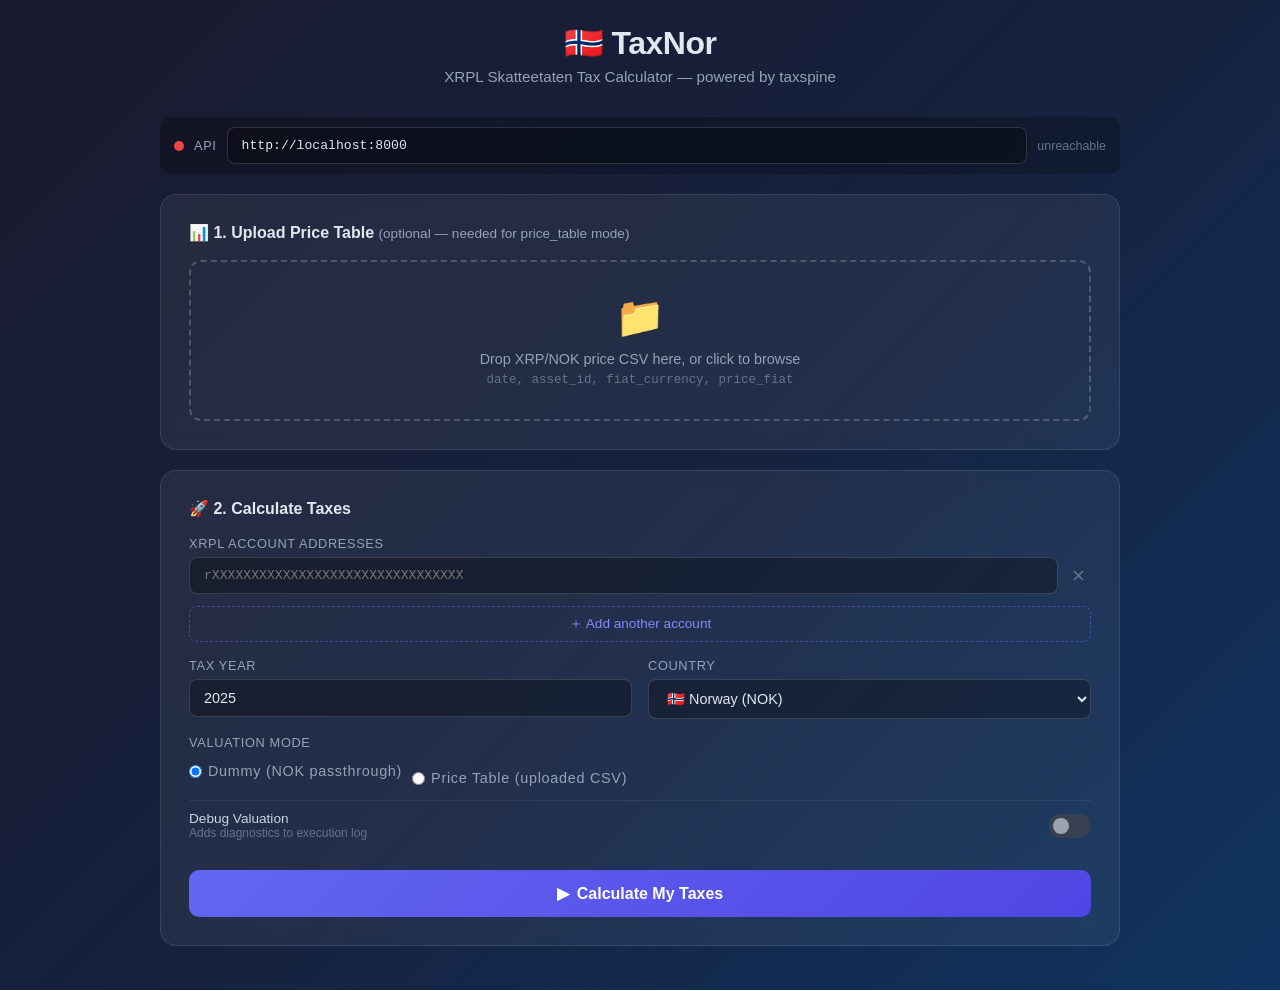
==== ui.html @ 4fc45b04 "fix: correct pipeline, Windows paths, CORS, new UI - config.py: Windows-compatible paths (C:\tmp\tax" ====
<!DOCTYPE html>
<html lang="en">
<head>
  <meta charset="UTF-8">
  <meta name="viewport" content="width=device-width, initial-scale=1.0">
  <title>🇳🇴 TaxNor — XRPL Skatteetaten Calculator</title>
  <style>
    *, *::before, *::after { box-sizing: border-box; margin: 0; padding: 0; }

    body {
      font-family: -apple-system, BlinkMacSystemFont, 'Segoe UI', Roboto, sans-serif;
      background: linear-gradient(135deg, #1a1a2e 0%, #16213e 50%, #0f3460 100%);
      min-height: 100vh;
      color: #e2e8f0;
      padding: 24px 16px;
    }

    /* ── Layout ── */
    .page { max-width: 960px; margin: 0 auto; }

    .header {
      text-align: center;
      margin-bottom: 32px;
    }
    .header h1 { font-size: 2rem; font-weight: 700; letter-spacing: -0.5px; }
    .header p  { color: #94a3b8; margin-top: 6px; font-size: 0.95rem; }

    .card {
      background: rgba(255,255,255,0.06);
      backdrop-filter: blur(8px);
      border: 1px solid rgba(255,255,255,0.1);
      border-radius: 16px;
      padding: 28px;
      margin-bottom: 20px;
    }
    .card h3 {
      font-size: 1rem;
      font-weight: 600;
      margin-bottom: 18px;
      color: #e2e8f0;
    }

    /* ── Form elements ── */
    label {
      display: block;
      font-size: 0.8rem;
      font-weight: 500;
      color: #94a3b8;
      margin-bottom: 6px;
      margin-top: 14px;
      text-transform: uppercase;
      letter-spacing: 0.05em;
    }
    label:first-child { margin-top: 0; }

    input[type="text"],
    input[type="number"],
    select {
      width: 100%;
      padding: 10px 14px;
      background: rgba(0,0,0,0.3);
      border: 1px solid rgba(255,255,255,0.15);
      border-radius: 8px;
      color: #e2e8f0;
      font-size: 0.9rem;
      font-family: inherit;
      transition: border-color 0.2s;
    }
    input[type="text"]:focus,
    input[type="number"]:focus,
    select:focus {
      outline: none;
      border-color: #6366f1;
    }
    input.mono { font-family: 'Consolas', 'Monaco', monospace; font-size: 0.82rem; }

    /* ── Grid helpers ── */
    .grid-2 { display: grid; grid-template-columns: 1fr 1fr; gap: 16px; }
    @media (max-width: 600px) { .grid-2 { grid-template-columns: 1fr; } }

    /* ── Wallets ── */
    .wallet-row { display: flex; gap: 8px; align-items: center; margin-bottom: 8px; }
    .wallet-row input { flex: 1; }
    .remove-btn {
      background: none; border: none; color: #64748b;
      font-size: 1.4rem; cursor: pointer; padding: 2px 6px;
      border-radius: 6px; transition: color 0.15s;
      flex-shrink: 0;
    }
    .remove-btn:hover { color: #f87171; }
    .add-wallet-btn {
      background: none; border: 1px dashed rgba(99,102,241,0.5);
      color: #818cf8; padding: 8px 14px; border-radius: 8px;
      font-size: 0.85rem; cursor: pointer; width: 100%;
      transition: all 0.15s; margin-top: 4px;
    }
    .add-wallet-btn:hover { border-color: #818cf8; background: rgba(99,102,241,0.1); }

    /* ── Upload zone ── */
    .upload-zone {
      border: 2px dashed rgba(255,255,255,0.2);
      border-radius: 12px;
      padding: 32px;
      text-align: center;
      cursor: pointer;
      transition: all 0.2s;
    }
    .upload-zone:hover, .upload-zone.dragover {
      border-color: #6366f1;
      background: rgba(99,102,241,0.08);
    }
    .upload-zone .icon { font-size: 2.5rem; margin-bottom: 10px; }
    .upload-zone p { color: #94a3b8; font-size: 0.9rem; }
    .upload-zone small { color: #64748b; font-size: 0.78rem; display: block; margin-top: 6px; font-family: monospace; }

    /* ── Toggle ── */
    .toggle-row {
      display: flex; align-items: center; justify-content: space-between;
      padding: 10px 0; border-top: 1px solid rgba(255,255,255,0.07);
      margin-top: 8px;
    }
    .toggle-label { font-size: 0.85rem; color: #cbd5e1; }
    .toggle-sub   { font-size: 0.75rem; color: #64748b; }
    .toggle-btn {
      position: relative; width: 42px; height: 24px;
      background: #374151; border: none; border-radius: 12px;
      cursor: pointer; transition: background 0.2s; flex-shrink: 0;
    }
    .toggle-btn.on { background: #6366f1; }
    .toggle-knob {
      position: absolute; top: 4px; left: 4px;
      width: 16px; height: 16px; border-radius: 50%;
      background: #9ca3af; transition: transform 0.2s, background 0.2s;
    }
    .toggle-btn.on .toggle-knob { transform: translateX(18px); background: #fff; }

    /* ── Buttons ── */
    .btn-primary {
      width: 100%; padding: 14px;
      background: linear-gradient(135deg, #6366f1, #4f46e5);
      color: white; border: none; border-radius: 10px;
      font-size: 1rem; font-weight: 600; cursor: pointer;
      transition: all 0.2s; margin-top: 20px;
      display: flex; align-items: center; justify-content: center; gap: 8px;
    }
    .btn-primary:hover:not(:disabled) { filter: brightness(1.1); transform: translateY(-1px); }
    .btn-primary:disabled { opacity: 0.5; cursor: not-allowed; transform: none; }

    /* ── Status banners ── */
    .banner {
      border-radius: 10px; padding: 12px 16px;
      font-size: 0.88rem; margin-top: 14px; display: none;
    }
    .banner.show { display: block; }
    .banner.success { background: rgba(34,197,94,0.15); border: 1px solid rgba(34,197,94,0.3); color: #86efac; }
    .banner.error   { background: rgba(239,68,68,0.15);  border: 1px solid rgba(239,68,68,0.3);  color: #fca5a5; }
    .banner.info    { background: rgba(99,102,241,0.15); border: 1px solid rgba(99,102,241,0.3); color: #a5b4fc; }

    /* ── API config bar ── */
    .api-bar {
      display: flex; align-items: center; gap: 10px;
      background: rgba(0,0,0,0.25); border-radius: 10px;
      padding: 10px 14px; margin-bottom: 20px; flex-wrap: wrap;
    }
    .api-bar label { margin: 0; text-transform: none; font-size: 0.8rem; white-space: nowrap; }
    .api-bar input { flex: 1; min-width: 200px; margin: 0; }
    .health-dot { width: 10px; height: 10px; border-radius: 50%; background: #374151; flex-shrink: 0; }
    .health-dot.ok  { background: #22c55e; }
    .health-dot.err { background: #ef4444; }

    /* ── Download buttons ── */
    .download-row {
      display: flex; gap: 12px; flex-wrap: wrap; margin-top: 16px;
    }
    .dl-btn {
      display: inline-flex; align-items: center; gap: 6px;
      padding: 10px 18px; border-radius: 8px;
      font-size: 0.88rem; font-weight: 500; cursor: pointer;
      border: none; text-decoration: none; transition: all 0.15s;
    }
    .dl-report { background: linear-gradient(135deg, #6366f1, #4f46e5); color: white; }
    .dl-log    { background: rgba(255,255,255,0.1); color: #cbd5e1; border: 1px solid rgba(255,255,255,0.15); }
    .dl-btn:hover { filter: brightness(1.15); transform: translateY(-1px); }

    /* ── Report embed ── */
    #report-frame-wrap {
      margin-top: 20px;
      border-radius: 12px;
      overflow: hidden;
      border: 1px solid rgba(255,255,255,0.1);
      display: none;
    }
    #report-frame-wrap.show { display: block; }
    #report-frame {
      width: 100%; border: none;
      background: white;
      min-height: 500px;
    }

    /* ── Progress ── */
    .progress-ring {
      width: 36px; height: 36px;
      animation: spin 1.2s linear infinite;
      flex-shrink: 0;
    }
    @keyframes spin { to { transform: rotate(360deg); } }
    .job-status-row {
      display: flex; align-items: center; gap: 14px;
      padding: 14px; background: rgba(0,0,0,0.2);
      border-radius: 10px; margin-top: 14px;
    }
    .job-status-text { font-size: 0.9rem; }
    .job-status-text .label { font-weight: 600; }
    .job-status-text .sub   { color: #94a3b8; font-size: 0.8rem; margin-top: 2px; font-family: monospace; }
  </style>
</head>
<body>
<div class="page">

  <!-- Header -->
  <div class="header">
    <h1>🇳🇴 TaxNor</h1>
    <p>XRPL Skatteetaten Tax Calculator — powered by taxspine</p>
  </div>

  <!-- API config bar -->
  <div class="api-bar">
    <div class="health-dot" id="health-dot" title="API health"></div>
    <label>API</label>
    <input type="text" id="api-url" class="mono"
           value="http://localhost:8000" placeholder="http://localhost:8000"
           oninput="onApiUrlChange()">
    <small id="health-txt" style="color:#64748b;font-size:0.78rem;">checking…</small>
  </div>

  <!-- ── Card 1: Price CSV ── -->
  <div class="card">
    <h3>📊 1. Upload Price Table <span style="font-weight:400;font-size:0.85rem;color:#94a3b8;">(optional — needed for price_table mode)</span></h3>

    <div class="upload-zone" id="drop-zone"
         onclick="document.getElementById('csv-file').click()"
         ondrop="onDrop(event)" ondragover="onDragOver(event)" ondragleave="onDragLeave(event)">
      <div class="icon" id="drop-icon">📁</div>
      <p>Drop XRP/NOK price CSV here, or click to browse</p>
      <small>date, asset_id, fiat_currency, price_fiat</small>
      <input type="file" id="csv-file" accept=".csv" style="display:none" onchange="onFileChosen(event)">
    </div>

    <div class="banner" id="upload-banner"></div>
  </div>

  <!-- ── Card 2: Run ── -->
  <div class="card">
    <h3>🚀 2. Calculate Taxes</h3>

    <!-- XRPL Accounts -->
    <label>XRPL Account Addresses</label>
    <div id="wallets-list"></div>
    <button class="add-wallet-btn" type="button" onclick="addWallet()">＋ Add another account</button>

    <div class="grid-2" style="margin-top:16px;">
      <div>
        <label>Tax Year</label>
        <input type="number" id="tax-year" value="2025" min="2015" max="2035">
      </div>
      <div>
        <label>Country</label>
        <select id="country">
          <option value="norway">🇳🇴 Norway (NOK)</option>
          <option value="uk">🇬🇧 United Kingdom (GBP)</option>
        </select>
      </div>
    </div>

    <label style="margin-top:16px;">Valuation Mode</label>
    <div style="display:flex;gap:10px;flex-wrap:wrap;">
      <label style="text-transform:none;font-size:0.9rem;display:flex;align-items:center;gap:6px;cursor:pointer;font-weight:400;">
        <input type="radio" name="val_mode" value="dummy" checked> Dummy (NOK passthrough)
      </label>
      <label style="text-transform:none;font-size:0.9rem;display:flex;align-items:center;gap:6px;cursor:pointer;font-weight:400;">
        <input type="radio" name="val_mode" value="price_table"> Price Table (uploaded CSV)
      </label>
    </div>

    <!-- Debug toggle -->
    <div class="toggle-row">
      <div>
        <div class="toggle-label">Debug Valuation</div>
        <div class="toggle-sub">Adds diagnostics to execution log</div>
      </div>
      <button class="toggle-btn" id="debug-btn" type="button" onclick="toggleDebug()" aria-pressed="false">
        <span class="toggle-knob"></span>
      </button>
    </div>

    <!-- Form error -->
    <div class="banner error" id="form-error"></div>

    <button class="btn-primary" id="run-btn" type="button" onclick="runPipeline()">
      <span id="run-icon">▶</span>
      <span id="run-label">Calculate My Taxes</span>
    </button>
  </div>

  <!-- ── Card 3: Job status + results ── -->
  <div class="card" id="results-card" style="display:none;">
    <h3>📋 Job Status</h3>

    <div class="job-status-row" id="status-row">
      <svg class="progress-ring" id="status-spinner" viewBox="0 0 36 36">
        <circle cx="18" cy="18" r="14" fill="none" stroke="#374151" stroke-width="4"/>
        <circle cx="18" cy="18" r="14" fill="none" stroke="#6366f1" stroke-width="4"
                stroke-dasharray="30 58" stroke-linecap="round"/>
      </svg>
      <div class="job-status-text">
        <div class="label" id="status-label">Starting…</div>
        <div class="sub" id="status-sub"></div>
      </div>
    </div>

    <!-- Downloads (shown when complete) -->
    <div id="downloads" style="display:none;">
      <div class="download-row" id="dl-row"></div>
      <div id="report-frame-wrap">
        <iframe id="report-frame" title="Tax Report"></iframe>
      </div>
    </div>
  </div>

</div><!-- .page -->

<script>
'use strict';

// ── State ─────────────────────────────────────────────────────────────────────
let _uploadedCsvPath = null;   // path returned by /uploads/csv
let _debug = false;
let _pollTimer = null;
let _currentJobId = null;

// ── API helpers ───────────────────────────────────────────────────────────────

function apiBase() {
  return (document.getElementById('api-url').value || 'http://localhost:8000').replace(/\/$/, '');
}

async function apiFetch(method, path, body) {
  const url = apiBase() + path;
  const opts = { method, headers: { 'Content-Type': 'application/json' } };
  if (body !== undefined && body !== null) opts.body = JSON.stringify(body);
  const res = await fetch(url, opts);
  if (!res.ok) {
    let msg = `${res.status} ${res.statusText}`;
    try { const j = await res.json(); msg = j.detail || j.message || msg; } catch {}
    throw new Error(msg);
  }
  return res.json();
}

async function apiUpload(file) {
  const fd = new FormData();
  fd.append('file', file);
  const res = await fetch(apiBase() + '/uploads/csv', { method: 'POST', body: fd });
  if (!res.ok) {
    let msg = `${res.status} ${res.statusText}`;
    try { const j = await res.json(); msg = j.detail || j.message || msg; } catch {}
    throw new Error(msg);
  }
  return res.json();
}

// ── Health check ──────────────────────────────────────────────────────────────
async function checkHealth() {
  const dot = document.getElementById('health-dot');
  const txt = document.getElementById('health-txt');
  try {
    const d = await apiFetch('GET', '/health');
    dot.className = 'health-dot ok';
    txt.textContent = d.status ?? 'ok';
  } catch {
    dot.className = 'health-dot err';
    txt.textContent = 'unreachable';
  }
}

function onApiUrlChange() {
  clearTimeout(window._healthTimer);
  window._healthTimer = setTimeout(checkHealth, 600);
}

// ── CSV Upload ────────────────────────────────────────────────────────────────
function onDragOver(e) { e.preventDefault(); document.getElementById('drop-zone').classList.add('dragover'); }
function onDragLeave()  { document.getElementById('drop-zone').classList.remove('dragover'); }
function onDrop(e)      { e.preventDefault(); onDragLeave(); handleFile(e.dataTransfer?.files?.[0]); }
function onFileChosen(e){ handleFile(e.target.files?.[0]); e.target.value = ''; }

async function handleFile(file) {
  if (!file) return;
  const banner = document.getElementById('upload-banner');
  showBanner(banner, 'info', `⏳ Uploading ${file.name}…`);
  document.getElementById('drop-icon').textContent = '⏳';

  try {
    const data = await apiUpload(file);
    _uploadedCsvPath = data.path;
    showBanner(banner, 'success', `✓ Uploaded: ${_uploadedCsvPath}`);
    document.getElementById('drop-icon').textContent = '✅';
  } catch (err) {
    showBanner(banner, 'error', `✗ Upload failed: ${err.message}`);
    document.getElementById('drop-icon').textContent = '📁';
  }
}

// ── Wallet rows ───────────────────────────────────────────────────────────────
function addWallet(value = '') {
  const list = document.getElementById('wallets-list');
  const row  = document.createElement('div');
  row.className = 'wallet-row';
  row.innerHTML = `
    <input type="text" class="wallet-input mono"
           value="${escHtml(value)}"
           placeholder="rXXXXXXXXXXXXXXXXXXXXXXXXXXXXXXXX"
           spellcheck="false" autocomplete="off">
    <button type="button" class="remove-btn" onclick="removeWallet(this)" title="Remove">×</button>
  `;
  list.appendChild(row);
}

function removeWallet(btn) {
  const list = document.getElementById('wallets-list');
  if (list.children.length <= 1) {
    list.querySelector('.wallet-input').value = '';
    return;
  }
  btn.closest('.wallet-row').remove();
}

// ── Debug toggle ──────────────────────────────────────────────────────────────
function toggleDebug() {
  _debug = !_debug;
  const btn = document.getElementById('debug-btn');
  btn.classList.toggle('on', _debug);
  btn.setAttribute('aria-pressed', _debug);
}

// ── Form validation + submission ──────────────────────────────────────────────
async function runPipeline() {
  const errBanner = document.getElementById('form-error');
  errBanner.classList.remove('show');

  const wallets = Array.from(document.querySelectorAll('.wallet-input'))
                       .map(i => i.value.trim()).filter(Boolean);
  if (wallets.length === 0) return showBanner(errBanner, 'error', 'Add at least one XRPL account address.');

  const valMode = document.querySelector('input[name="val_mode"]:checked')?.value ?? 'dummy';
  if (valMode === 'price_table' && !_uploadedCsvPath) {
    return showBanner(errBanner, 'error', 'Price Table mode requires uploading a CSV first (step 1).');
  }

  setRunState(true, '⟳ Creating job…');

  try {
    const payload = {
      xrpl_accounts:   wallets,
      tax_year:        parseInt(document.getElementById('tax-year').value, 10),
      country:         document.getElementById('country').value,
      valuation_mode:  valMode,
      debug_valuation: _debug,
    };
    if (valMode === 'price_table' && _uploadedCsvPath) {
      payload.csv_prices_path = _uploadedCsvPath;
    }

    // Create job
    const job = await apiFetch('POST', '/jobs', payload);
    _currentJobId = job.id;

    // Show status card
    showResults(true);
    updateStatus('starting', `Job ${job.id}`);

    // Start job
    setRunState(true, '⟳ Starting pipeline…');
    await apiFetch('POST', `/jobs/${job.id}/start`, null);

    // Begin polling
    startPolling(job.id);

  } catch (err) {
    showBanner(errBanner, 'error', err.message);
    showResults(false);
  } finally {
    setRunState(false, '▶ Calculate My Taxes');
  }
}

function setRunState(loading, label) {
  const btn = document.getElementById('run-btn');
  btn.disabled = loading;
  document.getElementById('run-label').textContent = loading
    ? label.replace(/^[▶⟳]\s*/, '')
    : 'Calculate My Taxes';
  document.getElementById('run-icon').textContent = loading ? '⟳' : '▶';
}

// ── Polling ───────────────────────────────────────────────────────────────────
function startPolling(jobId) {
  stopPolling();
  _pollTimer = setInterval(() => pollJob(jobId), 2500);
}

function stopPolling() {
  if (_pollTimer) { clearInterval(_pollTimer); _pollTimer = null; }
}

async function pollJob(jobId) {
  try {
    const job = await apiFetch('GET', `/jobs/${jobId}`);
    const status = (job.status || '').toLowerCase();

    updateStatus(status, `Job ${jobId}`);

    if (status === 'completed') {
      stopPolling();
      await loadResults(jobId);
    } else if (status === 'failed') {
      stopPolling();
      const errMsg = job.output?.error_message || 'Pipeline failed — check log';
      updateStatus('failed', `${jobId} — ${errMsg}`);
      // Still try to show log download
      await loadResults(jobId, true);
    }
  } catch (err) {
    console.warn('Poll error:', err.message);
  }
}

async function loadResults(jobId, failedJob = false) {
  try {
    const files = await apiFetch('GET', `/jobs/${jobId}/files`);
    // files is a dict: { "report": "/path/...", "log": "/path/..." }
    const dlRow  = document.getElementById('dl-row');
    const dlArea = document.getElementById('downloads');
    dlRow.innerHTML = '';

    const kindLabels = {
      report:  { icon: '📊', label: 'Tax Report (HTML)', cls: 'dl-report' },
      gains:   { icon: '📈', label: 'gains.csv',          cls: 'dl-log' },
      wealth:  { icon: '💰', label: 'wealth.csv',          cls: 'dl-log' },
      summary: { icon: '📋', label: 'summary.json',        cls: 'dl-log' },
      log:     { icon: '🪵', label: 'Execution Log',       cls: 'dl-log' },
    };

    let hasReport = false;

    Object.entries(files).forEach(([kind, _path]) => {
      const meta = kindLabels[kind] || { icon: '📄', label: kind, cls: 'dl-log' };
      const btn  = document.createElement('button');
      btn.className = `dl-btn ${meta.cls}`;
      btn.innerHTML = `${meta.icon} ${meta.label}`;
      btn.onclick = () => downloadKind(jobId, kind, meta.label);
      dlRow.appendChild(btn);
      if (kind === 'report') hasReport = true;
    });

    dlArea.style.display = 'block';

    // Embed the HTML report in an iframe
    if (hasReport && !failedJob) {
      const frameWrap = document.getElementById('report-frame-wrap');
      const frame     = document.getElementById('report-frame');
      const reportUrl = `${apiBase()}/jobs/${jobId}/files/report`;
      frame.src = reportUrl;
      frameWrap.classList.add('show');

      // Auto-resize iframe to content height after load
      frame.onload = () => {
        try {
          frame.style.height = Math.max(400, frame.contentWindow.document.body.scrollHeight + 32) + 'px';
        } catch { frame.style.height = '600px'; }
      };
    }
  } catch (err) {
    console.warn('Could not load file list:', err.message);
  }
}

async function downloadKind(jobId, kind, label) {
  try {
    const url = `${apiBase()}/jobs/${jobId}/files/${kind}`;
    const a   = document.createElement('a');
    a.href    = url;
    a.download = label; // browser will use server Content-Disposition
    a.target   = '_blank';
    document.body.appendChild(a);
    a.click();
    document.body.removeChild(a);
  } catch (err) {
    alert(`Download failed: ${err.message}`);
  }
}

// ── UI helpers ────────────────────────────────────────────────────────────────
function showResults(show) {
  document.getElementById('results-card').style.display = show ? '' : 'none';
}

const STATUS_LABELS = {
  pending:   '⏳ Pending',
  starting:  '⏳ Starting…',
  running:   '⚙ Running pipeline…',
  completed: '✅ Complete!',
  failed:    '❌ Failed',
};

function updateStatus(status, sub) {
  document.getElementById('status-label').textContent = STATUS_LABELS[status] ?? status;
  document.getElementById('status-sub').textContent   = sub || '';

  const spinner = document.getElementById('status-spinner');
  const running = status === 'running' || status === 'starting' || status === 'pending';
  spinner.style.display = running ? '' : 'none';
}

function showBanner(el, type, msg) {
  el.className = `banner ${type} show`;
  el.textContent = msg;
}

function escHtml(s) {
  return String(s).replace(/&/g,'&amp;').replace(/</g,'&lt;').replace(/>/g,'&gt;').replace(/"/g,'&quot;');
}

// ── Init ──────────────────────────────────────────────────────────────────────
document.addEventListener('DOMContentLoaded', () => {
  addWallet();               // seed one empty wallet row
  checkHealth();
  setInterval(checkHealth, 20_000);
});
</script>
</body>
</html>
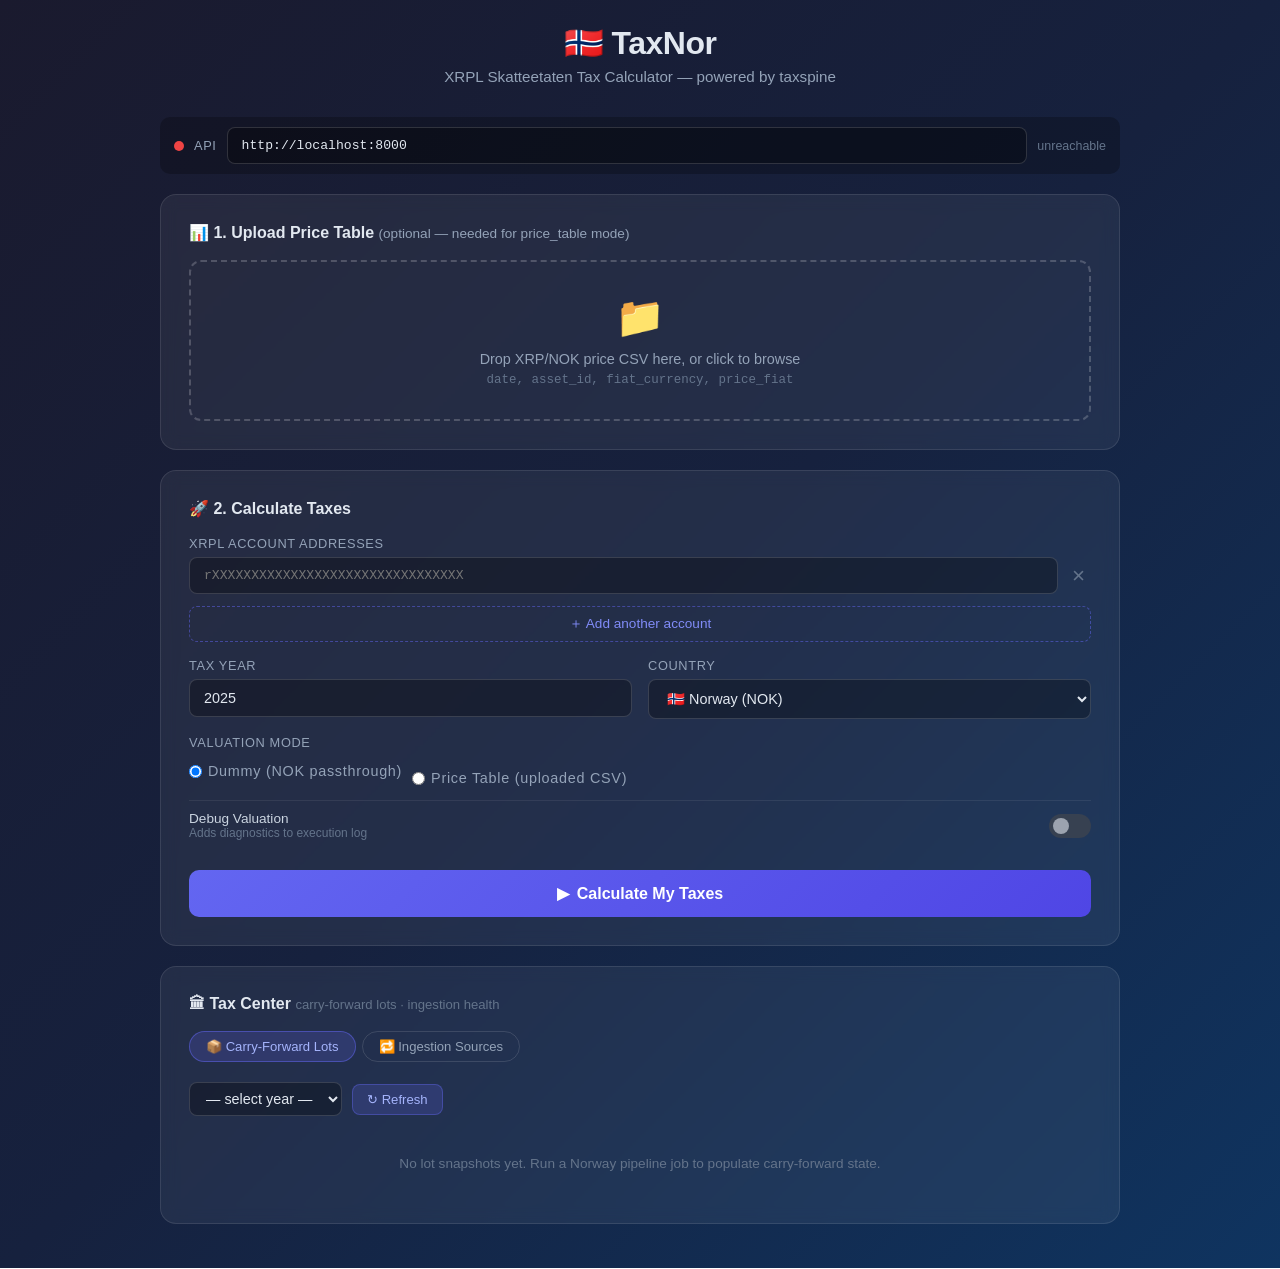
==== commit e3ad0001: "feat(ui): Tax Center — carry-forward lots + ingestion health panel Adds a persistent Tax Center card" ====
--- a/ui.html
+++ b/ui.html
@@ -196,6 +196,63 @@
       background: white;
       min-height: 500px;
     }
+
+    /* ── Tax Center ── */
+    .tc-tabs {
+      display: flex; gap: 6px; margin-bottom: 20px; flex-wrap: wrap;
+    }
+    .tc-tab {
+      padding: 7px 16px; border-radius: 20px; font-size: 0.82rem; font-weight: 500;
+      cursor: pointer; border: 1px solid rgba(255,255,255,0.12);
+      background: transparent; color: #94a3b8; transition: all 0.15s;
+    }
+    .tc-tab.active {
+      background: rgba(99,102,241,0.2); border-color: rgba(99,102,241,0.5); color: #a5b4fc;
+    }
+    .tc-panel { display: none; }
+    .tc-panel.active { display: block; }
+
+    .tc-year-row {
+      display: flex; align-items: center; gap: 10px; margin-bottom: 16px; flex-wrap: wrap;
+    }
+    .tc-year-row select { width: auto; flex: 0 0 auto; padding: 7px 12px; }
+    .tc-refresh {
+      padding: 7px 14px; background: rgba(99,102,241,0.2);
+      border: 1px solid rgba(99,102,241,0.4); color: #a5b4fc;
+      border-radius: 8px; font-size: 0.82rem; cursor: pointer; transition: all 0.15s;
+    }
+    .tc-refresh:hover { background: rgba(99,102,241,0.35); }
+
+    .tc-stat-row {
+      display: flex; gap: 12px; margin-bottom: 18px; flex-wrap: wrap;
+    }
+    .tc-stat {
+      flex: 1; min-width: 80px;
+      background: rgba(0,0,0,0.2); border-radius: 10px; padding: 12px 16px;
+      text-align: center;
+    }
+    .tc-stat .num { font-size: 1.6rem; font-weight: 700; color: #e2e8f0; }
+    .tc-stat .lbl { font-size: 0.7rem; color: #64748b; text-transform: uppercase; letter-spacing: 0.05em; margin-top: 3px; }
+
+    .tc-table { width: 100%; border-collapse: collapse; font-size: 0.82rem; }
+    .tc-table th {
+      text-align: left; font-size: 0.7rem; font-weight: 600; letter-spacing: 0.06em;
+      text-transform: uppercase; color: #64748b; padding: 6px 10px; border-bottom: 1px solid rgba(255,255,255,0.07);
+    }
+    .tc-table td { padding: 8px 10px; border-bottom: 1px solid rgba(255,255,255,0.04); color: #cbd5e1; }
+    .tc-table tr:last-child td { border-bottom: none; }
+    .tc-table tr:hover td { background: rgba(255,255,255,0.03); }
+    .tc-table .mono { font-family: 'Consolas','Monaco',monospace; font-size: 0.78rem; color: #94a3b8; }
+
+    .pill {
+      display: inline-block; padding: 2px 8px; border-radius: 12px;
+      font-size: 0.72rem; font-weight: 600; letter-spacing: 0.03em;
+    }
+    .pill-green { background: rgba(34,197,94,0.15); color: #86efac; }
+    .pill-slate { background: rgba(100,116,139,0.2); color: #94a3b8; }
+
+    .tc-empty { color: #64748b; font-size: 0.85rem; text-align: center; padding: 24px 0; }
+    .tc-loading { color: #6366f1; font-size: 0.82rem; padding: 8px 0; }
 
     /* ── Progress ── */
     .progress-ring {
@@ -327,6 +384,87 @@
     </div>
   </div>
 
+  <!-- ── Card 4: Tax Center ── -->
+  <div class="card" id="tax-center-card">
+    <h3>🏛 Tax Center <span style="font-weight:400;font-size:0.82rem;color:#64748b;">carry-forward lots · ingestion health</span></h3>
+
+    <!-- Tabs -->
+    <div class="tc-tabs">
+      <button class="tc-tab active" onclick="tcTab('lots', this)">📦 Carry-Forward Lots</button>
+      <button class="tc-tab" onclick="tcTab('dedup', this)">🔁 Ingestion Sources</button>
+    </div>
+
+    <!-- Panel: Lots -->
+    <div class="tc-panel active" id="tc-panel-lots">
+      <div class="tc-year-row">
+        <select id="tc-year-select" onchange="loadLotYear(this.value)">
+          <option value="">— select year —</option>
+        </select>
+        <button class="tc-refresh" onclick="loadTaxCenter()">↻ Refresh</button>
+        <span class="tc-loading" id="tc-lots-loading" style="display:none">Loading…</span>
+      </div>
+
+      <!-- Stats row -->
+      <div class="tc-stat-row" id="tc-lot-stats" style="display:none">
+        <div class="tc-stat">
+          <div class="num" id="tc-stat-total">—</div>
+          <div class="lbl">Total lots</div>
+        </div>
+        <div class="tc-stat">
+          <div class="num" id="tc-stat-active" style="color:#86efac">—</div>
+          <div class="lbl">Active (carry)</div>
+        </div>
+        <div class="tc-stat">
+          <div class="num" id="tc-stat-depleted" style="color:#64748b">—</div>
+          <div class="lbl">Depleted</div>
+        </div>
+        <div class="tc-stat">
+          <div class="num" id="tc-stat-assets">—</div>
+          <div class="lbl">Assets</div>
+        </div>
+      </div>
+
+      <!-- Per-asset table -->
+      <div id="tc-asset-wrap">
+        <div class="tc-empty" id="tc-lots-empty">No lot snapshots yet. Run a Norway pipeline job to populate carry-forward state.</div>
+        <table class="tc-table" id="tc-asset-table" style="display:none">
+          <thead>
+            <tr>
+              <th>Asset</th>
+              <th style="text-align:right">Total lots</th>
+              <th style="text-align:right">Active</th>
+              <th style="text-align:right">Depleted</th>
+              <th>Status</th>
+            </tr>
+          </thead>
+          <tbody id="tc-asset-tbody"></tbody>
+        </table>
+      </div>
+    </div>
+
+    <!-- Panel: Dedup -->
+    <div class="tc-panel" id="tc-panel-dedup">
+      <div class="tc-year-row">
+        <button class="tc-refresh" onclick="loadDedupSources()">↻ Refresh</button>
+        <span class="tc-loading" id="tc-dedup-loading" style="display:none">Loading…</span>
+      </div>
+
+      <div id="tc-dedup-wrap">
+        <div class="tc-empty" id="tc-dedup-empty">No dedup sources found. Sources appear here after the first ingestion run.</div>
+        <table class="tc-table" id="tc-dedup-table" style="display:none">
+          <thead>
+            <tr>
+              <th>Source</th>
+              <th style="text-align:right">Size</th>
+              <th>Last modified</th>
+            </tr>
+          </thead>
+          <tbody id="tc-dedup-tbody"></tbody>
+        </table>
+      </div>
+    </div>
+  </div>
+
 </div><!-- .page -->
 
 <script>
@@ -631,11 +769,144 @@
   return String(s).replace(/&/g,'&amp;').replace(/</g,'&lt;').replace(/>/g,'&gt;').replace(/"/g,'&quot;');
 }
 
+// ── Tax Center ────────────────────────────────────────────────────────────────
+
+function tcTab(name, btn) {
+  document.querySelectorAll('.tc-tab').forEach(b => b.classList.remove('active'));
+  document.querySelectorAll('.tc-panel').forEach(p => p.classList.remove('active'));
+  btn.classList.add('active');
+  document.getElementById(`tc-panel-${name}`).classList.add('active');
+}
+
+async function loadTaxCenter() {
+  await Promise.all([loadLotYears(), loadDedupSources()]);
+}
+
+// ── Lots panel ────────────────────────────────────────────────────────────────
+
+async function loadLotYears() {
+  const sel = document.getElementById('tc-year-select');
+  try {
+    const data = await apiFetch('GET', '/lots/years');
+    const years = (data.years || []).slice().reverse();   // most-recent first
+    const prev = sel.value;
+    sel.innerHTML = '<option value="">— select year —</option>' +
+      years.map(y => `<option value="${y}"${String(y) === prev ? ' selected' : ''}>${y}</option>`).join('');
+
+    if (years.length > 0) {
+      const pick = years.includes(parseInt(prev, 10)) ? prev : String(years[0]);
+      sel.value = pick;
+      await loadLotYear(pick);
+    } else {
+      _showLotEmpty(true);
+    }
+  } catch (err) {
+    console.warn('Could not load lot years:', err.message);
+    _showLotEmpty(true);
+  }
+}
+
+async function loadLotYear(year) {
+  if (!year) { _showLotEmpty(true); return; }
+  const loading = document.getElementById('tc-lots-loading');
+  loading.style.display = '';
+  try {
+    const data = await apiFetch('GET', `/lots/${year}`);
+    _renderLotSummary(data);
+  } catch (err) {
+    console.warn('Could not load lot year:', err.message);
+    _showLotEmpty(true);
+  } finally {
+    loading.style.display = 'none';
+  }
+}
+
+function _renderLotSummary(data) {
+  const assets = data.assets || {};
+  const assetKeys = Object.keys(assets);
+
+  document.getElementById('tc-stat-total').textContent    = data.total_lots ?? '—';
+  document.getElementById('tc-stat-active').textContent   = data.active_lots ?? '—';
+  document.getElementById('tc-stat-depleted').textContent = data.depleted_lots ?? '—';
+  document.getElementById('tc-stat-assets').textContent   = assetKeys.length;
+  document.getElementById('tc-lot-stats').style.display   = '';
+
+  if (assetKeys.length === 0) {
+    _showLotEmpty(true);
+    return;
+  }
+
+  const tbody = document.getElementById('tc-asset-tbody');
+  tbody.innerHTML = assetKeys.sort().map(asset => {
+    const info     = assets[asset];
+    const total    = info.total_lots ?? 0;
+    const active   = info.active_lots ?? 0;
+    const depleted = total - active;
+    const pill     = active > 0
+      ? '<span class="pill pill-green">active</span>'
+      : '<span class="pill pill-slate">depleted</span>';
+    return `<tr>
+      <td><strong>${escHtml(asset)}</strong></td>
+      <td style="text-align:right">${total}</td>
+      <td style="text-align:right">${active}</td>
+      <td style="text-align:right">${depleted}</td>
+      <td>${pill}</td>
+    </tr>`;
+  }).join('');
+
+  _showLotEmpty(false);
+}
+
+function _showLotEmpty(show) {
+  document.getElementById('tc-lots-empty').style.display    = show ? '' : 'none';
+  document.getElementById('tc-asset-table').style.display   = show ? 'none' : '';
+  if (show) document.getElementById('tc-lot-stats').style.display = 'none';
+}
+
+// ── Dedup panel ───────────────────────────────────────────────────────────────
+
+async function loadDedupSources() {
+  const loading = document.getElementById('tc-dedup-loading');
+  loading.style.display = '';
+  try {
+    const sources = await apiFetch('GET', '/dedup/sources');
+    _renderDedupSources(sources);
+  } catch (err) {
+    console.warn('Could not load dedup sources:', err.message);
+    _showDedupEmpty(true);
+  } finally {
+    loading.style.display = 'none';
+  }
+}
+
+function _renderDedupSources(sources) {
+  if (!sources || sources.length === 0) { _showDedupEmpty(true); return; }
+
+  const tbody = document.getElementById('tc-dedup-tbody');
+  tbody.innerHTML = sources.map(s => {
+    const kb   = (s.size_bytes / 1024).toFixed(1);
+    const mtime = s.last_modified ? s.last_modified.replace('T', ' ').replace('Z', ' UTC') : '—';
+    return `<tr>
+      <td><strong>${escHtml(s.source)}</strong></td>
+      <td style="text-align:right" class="mono">${kb} KB</td>
+      <td class="mono">${escHtml(mtime)}</td>
+    </tr>`;
+  }).join('');
+
+  _showDedupEmpty(false);
+}
+
+function _showDedupEmpty(show) {
+  document.getElementById('tc-dedup-empty').style.display = show ? '' : 'none';
+  document.getElementById('tc-dedup-table').style.display = show ? 'none' : '';
+}
+
 // ── Init ──────────────────────────────────────────────────────────────────────
 document.addEventListener('DOMContentLoaded', () => {
   addWallet();               // seed one empty wallet row
   checkHealth();
   setInterval(checkHealth, 20_000);
+  loadTaxCenter();           // populate Tax Center on page load
 });
 </script>
 </body>
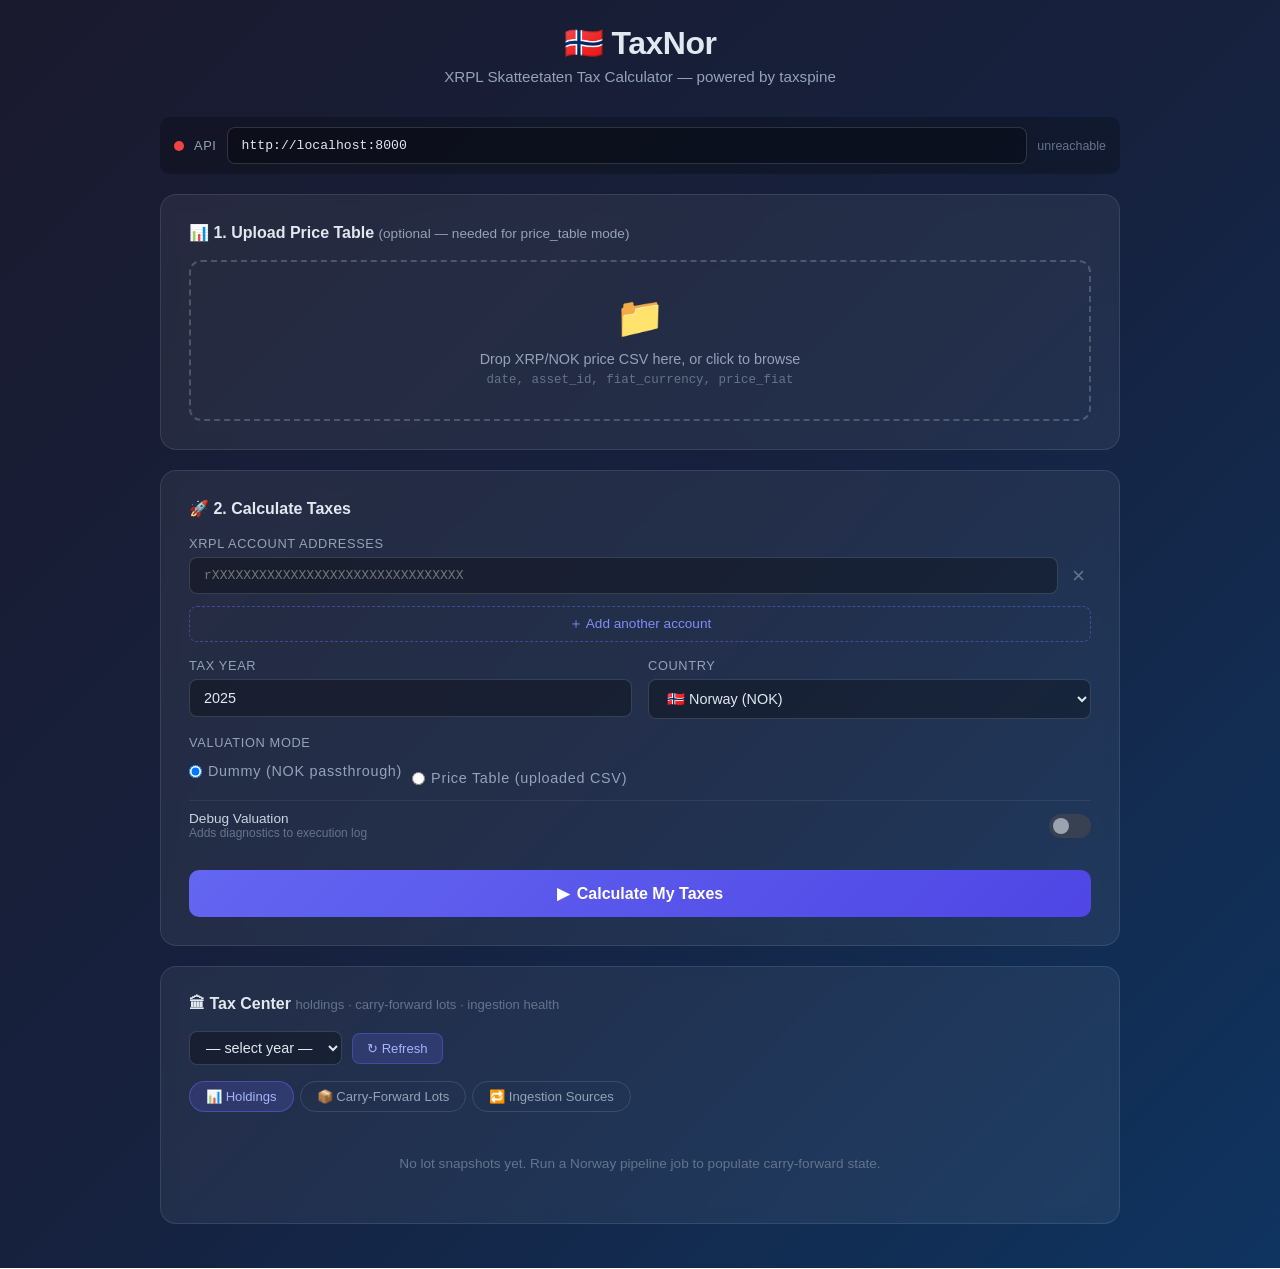
==== commit 9ddd05d3: "feat(ui): Holdings dashboard — per-asset portfolio panel with cost basis - GET /lots/{year}/portfoli" ====
--- a/ui.html
+++ b/ui.html
@@ -250,6 +250,7 @@
     }
     .pill-green { background: rgba(34,197,94,0.15); color: #86efac; }
     .pill-slate { background: rgba(100,116,139,0.2); color: #94a3b8; }
+    .pill-amber { background: rgba(245,158,11,0.15); color: #fcd34d; }
 
     .tc-empty { color: #64748b; font-size: 0.85rem; text-align: center; padding: 24px 0; }
     .tc-loading { color: #6366f1; font-size: 0.82rem; padding: 8px 0; }
@@ -386,23 +387,65 @@
 
   <!-- ── Card 4: Tax Center ── -->
   <div class="card" id="tax-center-card">
-    <h3>🏛 Tax Center <span style="font-weight:400;font-size:0.82rem;color:#64748b;">carry-forward lots · ingestion health</span></h3>
+    <h3>🏛 Tax Center <span style="font-weight:400;font-size:0.82rem;color:#64748b;">holdings · carry-forward lots · ingestion health</span></h3>
+
+    <!-- Shared year selector (Lots + Holdings tabs) -->
+    <div class="tc-year-row">
+      <select id="tc-year-select" onchange="onTaxYearChange(this.value)">
+        <option value="">— select year —</option>
+      </select>
+      <button class="tc-refresh" onclick="loadTaxCenter()">↻ Refresh</button>
+      <span class="tc-loading" id="tc-year-loading" style="display:none">Loading…</span>
+    </div>
 
     <!-- Tabs -->
     <div class="tc-tabs">
-      <button class="tc-tab active" onclick="tcTab('lots', this)">📦 Carry-Forward Lots</button>
+      <button class="tc-tab active" onclick="tcTab('portfolio', this)">📊 Holdings</button>
+      <button class="tc-tab" onclick="tcTab('lots', this)">📦 Carry-Forward Lots</button>
       <button class="tc-tab" onclick="tcTab('dedup', this)">🔁 Ingestion Sources</button>
     </div>
 
+    <!-- Panel: Holdings (portfolio) -->
+    <div class="tc-panel active" id="tc-panel-portfolio">
+      <span class="tc-loading" id="tc-portfolio-loading" style="display:none">Loading…</span>
+
+      <!-- Summary stats -->
+      <div class="tc-stat-row" id="tc-portfolio-stats" style="display:none">
+        <div class="tc-stat">
+          <div class="num" id="tc-port-stat-assets">—</div>
+          <div class="lbl">Assets held</div>
+        </div>
+        <div class="tc-stat">
+          <div class="num" id="tc-port-stat-lots" style="color:#a5b4fc">—</div>
+          <div class="lbl">Active lots</div>
+        </div>
+        <div class="tc-stat" id="tc-port-stat-basis-wrap">
+          <div class="num" id="tc-port-stat-basis" style="color:#86efac; font-size:1.1rem">—</div>
+          <div class="lbl">Total cost basis (NOK)</div>
+        </div>
+      </div>
+
+      <div id="tc-portfolio-wrap">
+        <div class="tc-empty" id="tc-portfolio-empty">No lot snapshots yet. Run a Norway pipeline job to populate carry-forward state.</div>
+        <table class="tc-table" id="tc-portfolio-table" style="display:none">
+          <thead>
+            <tr>
+              <th>Asset</th>
+              <th style="text-align:right">Quantity</th>
+              <th style="text-align:right">Cost Basis (NOK)</th>
+              <th style="text-align:right">Avg Cost/Unit</th>
+              <th style="text-align:right">Lots</th>
+              <th>Basis</th>
+            </tr>
+          </thead>
+          <tbody id="tc-portfolio-tbody"></tbody>
+        </table>
+      </div>
+    </div>
+
     <!-- Panel: Lots -->
-    <div class="tc-panel active" id="tc-panel-lots">
-      <div class="tc-year-row">
-        <select id="tc-year-select" onchange="loadLotYear(this.value)">
-          <option value="">— select year —</option>
-        </select>
-        <button class="tc-refresh" onclick="loadTaxCenter()">↻ Refresh</button>
-        <span class="tc-loading" id="tc-lots-loading" style="display:none">Loading…</span>
-      </div>
+    <div class="tc-panel" id="tc-panel-lots">
+      <span class="tc-loading" id="tc-lots-loading" style="display:none">Loading…</span>
 
       <!-- Stats row -->
       <div class="tc-stat-row" id="tc-lot-stats" style="display:none">
@@ -444,7 +487,7 @@
 
     <!-- Panel: Dedup -->
     <div class="tc-panel" id="tc-panel-dedup">
-      <div class="tc-year-row">
+      <div class="tc-year-row" style="margin-top:4px">
         <button class="tc-refresh" onclick="loadDedupSources()">↻ Refresh</button>
         <span class="tc-loading" id="tc-dedup-loading" style="display:none">Loading…</span>
       </div>
@@ -778,6 +821,12 @@
   document.getElementById(`tc-panel-${name}`).classList.add('active');
 }
 
+/** Called when the shared year selector changes — refreshes Lots + Holdings panels. */
+function onTaxYearChange(year) {
+  loadLotYear(year);
+  loadPortfolioYear(year);
+}
+
 async function loadTaxCenter() {
   await Promise.all([loadLotYears(), loadDedupSources()]);
 }
@@ -796,13 +845,16 @@
     if (years.length > 0) {
       const pick = years.includes(parseInt(prev, 10)) ? prev : String(years[0]);
       sel.value = pick;
-      await loadLotYear(pick);
+      // Load both panels for the selected year.
+      await Promise.all([loadLotYear(pick), loadPortfolioYear(pick)]);
     } else {
       _showLotEmpty(true);
+      _showPortfolioEmpty(true);
     }
   } catch (err) {
     console.warn('Could not load lot years:', err.message);
     _showLotEmpty(true);
+    _showPortfolioEmpty(true);
   }
 }
 
@@ -863,6 +915,75 @@
   if (show) document.getElementById('tc-lot-stats').style.display = 'none';
 }
 
+// ── Holdings / Portfolio panel ─────────────────────────────────────────────────
+
+const _nokFmt = new Intl.NumberFormat('nb-NO', { minimumFractionDigits: 0, maximumFractionDigits: 0 });
+const _qtyFmt = new Intl.NumberFormat('en-US', { minimumFractionDigits: 2, maximumFractionDigits: 8 });
+
+function _fmtNok(str)  { const v = parseFloat(str); return isNaN(v) ? '—' : _nokFmt.format(v); }
+function _fmtQty(str)  { const v = parseFloat(str); return isNaN(v) ? '—' : _qtyFmt.format(v); }
+
+async function loadPortfolioYear(year) {
+  if (!year) { _showPortfolioEmpty(true); return; }
+  const loading = document.getElementById('tc-portfolio-loading');
+  loading.style.display = '';
+  try {
+    const data = await apiFetch('GET', `/lots/${year}/portfolio`);
+    _renderPortfolio(data);
+  } catch (err) {
+    console.warn('Could not load portfolio:', err.message);
+    _showPortfolioEmpty(true);
+  } finally {
+    loading.style.display = 'none';
+  }
+}
+
+function _renderPortfolio(data) {
+  const assets = data.assets || [];
+  if (assets.length === 0) { _showPortfolioEmpty(true); return; }
+
+  // Summary stats
+  const totalLots  = assets.reduce((s, a) => s + a.lot_count, 0);
+  const totalBasis = assets.reduce((s, a) => s + parseFloat(a.total_cost_basis_nok || '0'), 0);
+  const anyMissing = assets.some(a => a.has_missing_basis);
+
+  document.getElementById('tc-port-stat-assets').textContent = assets.length;
+  document.getElementById('tc-port-stat-lots').textContent   = totalLots;
+  document.getElementById('tc-port-stat-basis').textContent  =
+    (anyMissing ? '≥ ' : '') + 'kr ' + _nokFmt.format(totalBasis);
+  document.getElementById('tc-portfolio-stats').style.display = '';
+
+  // Table rows
+  const tbody = document.getElementById('tc-portfolio-tbody');
+  tbody.innerHTML = assets.map(a => {
+    const basisStr = a.total_cost_basis_nok !== null
+      ? (a.has_missing_basis ? '≥ ' : '') + 'kr ' + _fmtNok(a.total_cost_basis_nok)
+      : '—';
+    const avgStr = a.avg_cost_nok_per_unit !== null
+      ? (a.has_missing_basis ? '≈ ' : '') + 'kr ' + _fmtNok(a.avg_cost_nok_per_unit)
+      : '—';
+    const basisPill = a.has_missing_basis
+      ? '<span class="pill pill-amber">⚠ partial</span>'
+      : '<span class="pill pill-green">complete</span>';
+    return `<tr>
+      <td><strong>${escHtml(a.asset)}</strong></td>
+      <td style="text-align:right" class="mono">${_fmtQty(a.total_quantity)}</td>
+      <td style="text-align:right" class="mono">${escHtml(basisStr)}</td>
+      <td style="text-align:right" class="mono">${escHtml(avgStr)}</td>
+      <td style="text-align:right">${a.lot_count}</td>
+      <td>${basisPill}</td>
+    </tr>`;
+  }).join('');
+
+  _showPortfolioEmpty(false);
+}
+
+function _showPortfolioEmpty(show) {
+  document.getElementById('tc-portfolio-empty').style.display   = show ? '' : 'none';
+  document.getElementById('tc-portfolio-table').style.display   = show ? 'none' : '';
+  if (show) document.getElementById('tc-portfolio-stats').style.display = 'none';
+}
+
 // ── Dedup panel ───────────────────────────────────────────────────────────────
 
 async function loadDedupSources() {
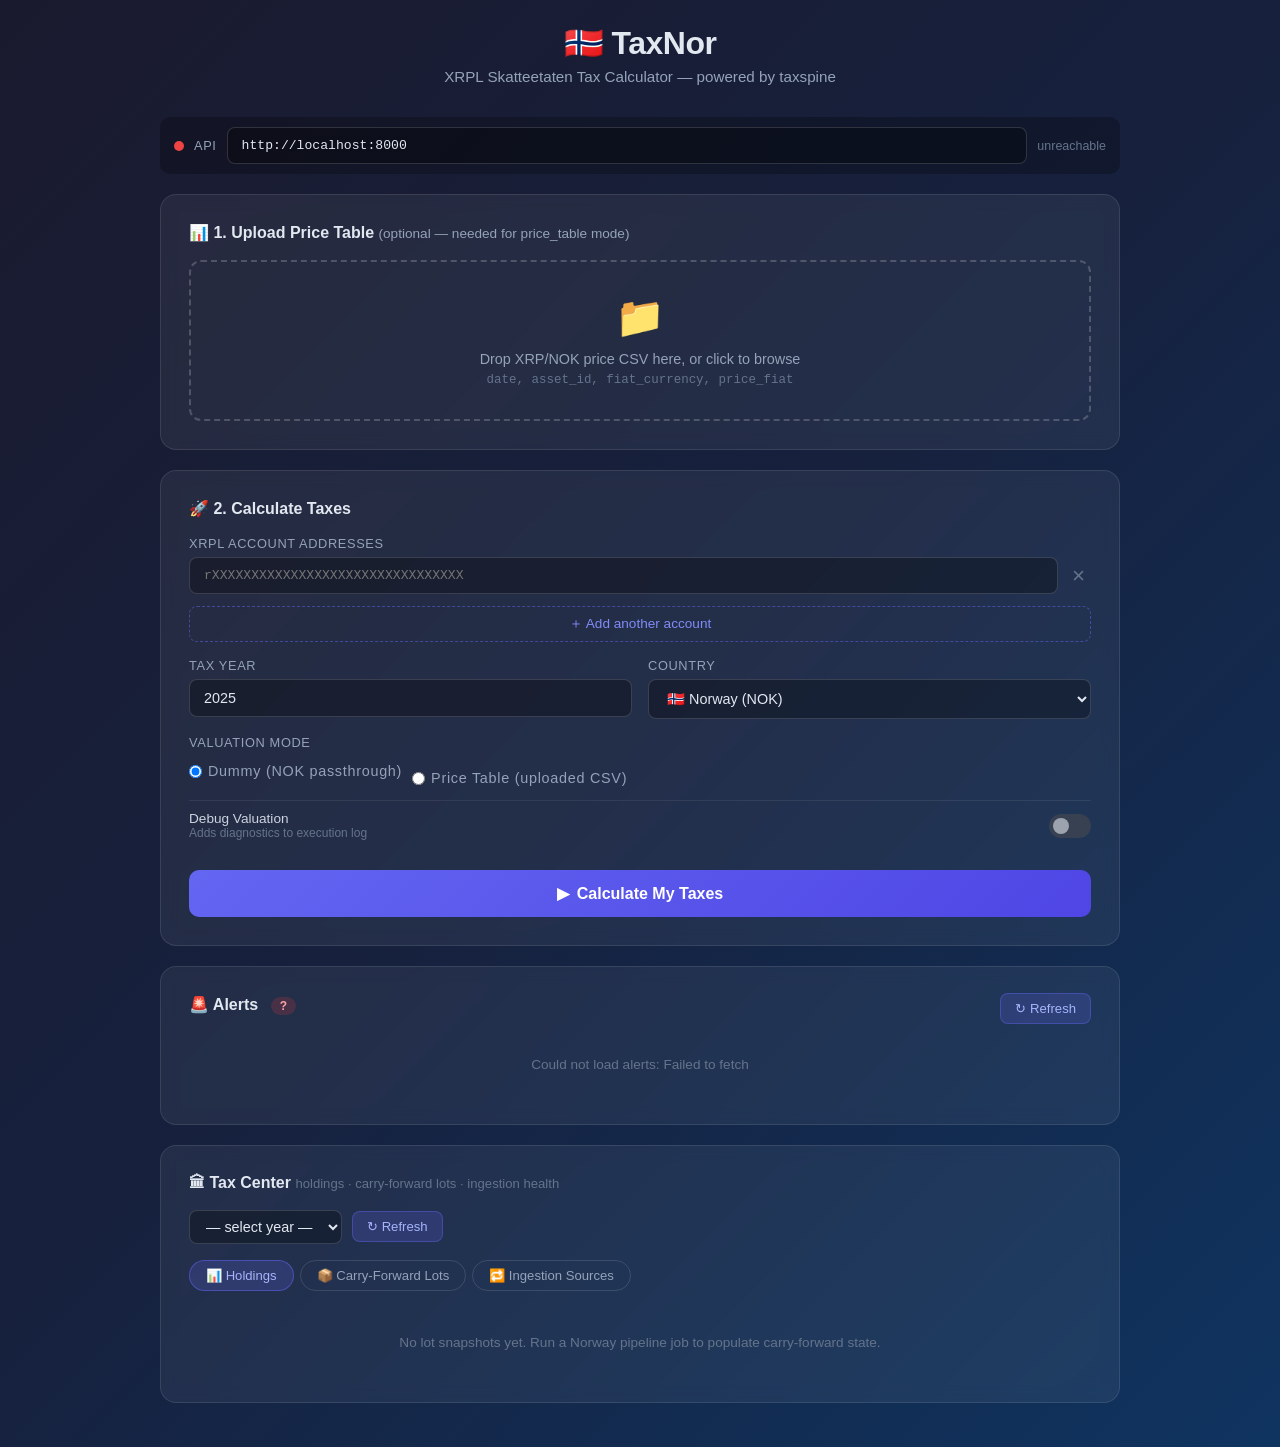
==== commit f73026f8: "feat: Alerts center — GET /alerts endpoint + UI card Aggregates actionable alerts from two sources: " ====
--- a/ui.html
+++ b/ui.html
@@ -255,6 +255,45 @@
     .tc-empty { color: #64748b; font-size: 0.85rem; text-align: center; padding: 24px 0; }
     .tc-loading { color: #6366f1; font-size: 0.82rem; padding: 8px 0; }
 
+    /* ── Alerts ── */
+    .alerts-header-count {
+      display: inline-block; margin-left: 8px;
+      padding: 2px 9px; border-radius: 12px; font-size: 0.75rem; font-weight: 700;
+      vertical-align: middle;
+    }
+    .alerts-header-count.none  { background: rgba(34,197,94,0.15);  color: #86efac; }
+    .alerts-header-count.some  { background: rgba(239,68,68,0.18);   color: #fca5a5; }
+    .alert-item {
+      display: flex; align-items: flex-start; gap: 12px;
+      padding: 12px 14px; border-radius: 10px; margin-bottom: 10px;
+      font-size: 0.87rem; line-height: 1.5;
+    }
+    .alert-item:last-child { margin-bottom: 0; }
+    .alert-item.sev-error {
+      background: rgba(239,68,68,0.1); border: 1px solid rgba(239,68,68,0.25); color: #fca5a5;
+    }
+    .alert-item.sev-warn {
+      background: rgba(251,191,36,0.08); border: 1px solid rgba(251,191,36,0.22); color: #fcd34d;
+    }
+    .alert-item.sev-info {
+      background: rgba(99,102,241,0.1); border: 1px solid rgba(99,102,241,0.25); color: #a5b4fc;
+    }
+    .alert-icon { font-size: 1.15rem; flex-shrink: 0; margin-top: 1px; }
+    .alert-body { flex: 1; }
+    .alert-msg  { font-weight: 600; }
+    .alert-cat  { font-size: 0.72rem; text-transform: uppercase; letter-spacing: 0.05em; opacity: 0.7; margin-top: 2px; }
+    .alert-detail { margin: 6px 0 0 0; padding-left: 16px; opacity: 0.85; }
+    .alert-detail li { margin-bottom: 2px; }
+    .alert-job-link {
+      display: inline-block; margin-top: 4px; font-size: 0.75rem;
+      color: inherit; opacity: 0.6; text-decoration: underline; cursor: pointer;
+    }
+    .alert-job-link:hover { opacity: 1; }
+    .alerts-all-clear {
+      text-align: center; padding: 24px 0;
+      color: #86efac; font-size: 0.88rem;
+    }
+
     /* ── Progress ── */
     .progress-ring {
       width: 36px; height: 36px;
@@ -270,6 +309,30 @@
     .job-status-text { font-size: 0.9rem; }
     .job-status-text .label { font-weight: 600; }
     .job-status-text .sub   { color: #94a3b8; font-size: 0.8rem; margin-top: 2px; font-family: monospace; }
+
+    /* ── Review badge ── */
+    .review-badge {
+      display: flex; align-items: flex-start; gap: 10px;
+      padding: 12px 16px; border-radius: 10px; margin-top: 12px;
+      font-size: 0.88rem; line-height: 1.5;
+    }
+    .review-badge.clean {
+      background: rgba(134,239,172,0.08); border: 1px solid rgba(134,239,172,0.25);
+      color: #86efac;
+    }
+    .review-badge.warn {
+      background: rgba(251,191,36,0.08); border: 1px solid rgba(251,191,36,0.25);
+      color: #fcd34d;
+    }
+    .review-badge.unlinked {
+      background: rgba(251,146,60,0.08); border: 1px solid rgba(251,146,60,0.25);
+      color: #fdba74;
+    }
+    .review-badge .rb-icon { font-size: 1.2rem; flex-shrink: 0; margin-top: 1px; }
+    .review-badge .rb-body { flex: 1; }
+    .review-badge .rb-title { font-weight: 600; }
+    .review-badge .rb-list  { margin: 6px 0 0 0; padding-left: 18px; color: inherit; opacity: 0.9; }
+    .review-badge .rb-list li { margin-bottom: 3px; }
   </style>
 </head>
 <body>
@@ -378,6 +441,7 @@
 
     <!-- Downloads (shown when complete) -->
     <div id="downloads" style="display:none;">
+      <div id="review-badge-wrap"></div>
       <div class="download-row" id="dl-row"></div>
       <div id="report-frame-wrap">
         <iframe id="report-frame" title="Tax Report"></iframe>
@@ -385,7 +449,18 @@
     </div>
   </div>
 
-  <!-- ── Card 4: Tax Center ── -->
+  <!-- ── Card 4: Alerts ── -->
+  <div class="card" id="alerts-card">
+    <h3>
+      🚨 Alerts
+      <span class="alerts-header-count none" id="alerts-count">…</span>
+      <button class="tc-refresh" style="float:right;margin-top:-2px" onclick="loadAlerts()">↻ Refresh</button>
+    </h3>
+    <span class="tc-loading" id="alerts-loading" style="display:none">Loading…</span>
+    <div id="alerts-list"></div>
+  </div>
+
+  <!-- ── Card 5: Tax Center ── -->
   <div class="card" id="tax-center-card">
     <h3>🏛 Tax Center <span style="font-weight:400;font-size:0.82rem;color:#64748b;">holdings · carry-forward lots · ingestion health</span></h3>
 
@@ -704,12 +779,14 @@
     if (status === 'completed') {
       stopPolling();
       await loadResults(jobId);
+      loadAlerts();   // refresh alerts — new review data may have appeared
     } else if (status === 'failed') {
       stopPolling();
       const errMsg = job.output?.error_message || 'Pipeline failed — check log';
       updateStatus('failed', `${jobId} — ${errMsg}`);
       // Still try to show log download
       await loadResults(jobId, true);
+      loadAlerts();   // refresh alerts — review data may exist even on failure
     }
   } catch (err) {
     console.warn('Poll error:', err.message);
@@ -746,6 +823,9 @@
 
     dlArea.style.display = 'block';
 
+    // Load review badge (Norway jobs only — silently skipped for UK/no data)
+    loadReviewBadge(jobId);
+
     // Embed the HTML report in an iframe
     if (hasReport && !failedJob) {
       const frameWrap = document.getElementById('report-frame-wrap');
@@ -764,6 +844,42 @@
   } catch (err) {
     console.warn('Could not load file list:', err.message);
   }
+}
+
+async function loadReviewBadge(jobId) {
+  const wrap = document.getElementById('review-badge-wrap');
+  if (!wrap) return;
+  wrap.innerHTML = '';
+  try {
+    const r = await apiFetch('GET', `/jobs/${jobId}/review`);
+    let cls, icon, title;
+    if (r.clean) {
+      cls = 'clean'; icon = '✅'; title = 'Review clean — no warnings';
+    } else if (r.has_unlinked_transfers) {
+      cls = 'unlinked'; icon = '🔗';
+      title = `${r.warning_count} warning(s) · unlinked transfers detected`;
+    } else {
+      cls = 'warn'; icon = '⚠️';
+      title = `${r.warning_count} warning(s)`;
+    }
+    const listHtml = r.warnings.length
+      ? `<ul class="rb-list">${r.warnings.map(w => `<li>${escHtml(w)}</li>`).join('')}</ul>`
+      : '';
+    wrap.innerHTML = `
+      <div class="review-badge ${cls}">
+        <span class="rb-icon">${icon}</span>
+        <div class="rb-body">
+          <div class="rb-title">${title}</div>
+          ${listHtml}
+        </div>
+      </div>`;
+  } catch (_) {
+    // No review data — silently omit badge (UK jobs, old jobs, etc.)
+  }
+}
+
+function escHtml(s) {
+  return s.replace(/&/g,'&amp;').replace(/</g,'&lt;').replace(/>/g,'&gt;').replace(/"/g,'&quot;');
 }
 
 async function downloadKind(jobId, kind, label) {
@@ -810,6 +926,70 @@
 
 function escHtml(s) {
   return String(s).replace(/&/g,'&amp;').replace(/</g,'&lt;').replace(/>/g,'&gt;').replace(/"/g,'&quot;');
+}
+
+// ── Alerts ────────────────────────────────────────────────────────────────────
+
+const _ALERT_ICONS = { error: '🔴', warn: '⚠️', info: 'ℹ️' };
+
+async function loadAlerts() {
+  const loading  = document.getElementById('alerts-loading');
+  const list     = document.getElementById('alerts-list');
+  const countBadge = document.getElementById('alerts-count');
+  loading.style.display = '';
+  list.innerHTML = '';
+
+  try {
+    const alerts = await apiFetch('GET', '/alerts');
+
+    if (!alerts || alerts.length === 0) {
+      countBadge.className = 'alerts-header-count none';
+      countBadge.textContent = 'all clear';
+      list.innerHTML = '<div class="alerts-all-clear">✅ No alerts — system is healthy</div>';
+      return;
+    }
+
+    countBadge.className = 'alerts-header-count some';
+    countBadge.textContent = `${alerts.length} alert${alerts.length === 1 ? '' : 's'}`;
+
+    list.innerHTML = alerts.map(a => {
+      const icon     = _ALERT_ICONS[a.severity] || 'ℹ️';
+      const sevClass = `sev-${a.severity}`;
+      const catLabel = a.category === 'review' ? 'Review' : 'System health';
+
+      const detailHtml = a.detail && a.detail.length
+        ? `<ul class="alert-detail">${a.detail.map(w => `<li>${escHtml(w)}</li>`).join('')}</ul>`
+        : '';
+
+      const jobLinkHtml = a.job_id
+        ? `<span class="alert-job-link" onclick="scrollToJob('${escHtml(a.job_id)}')" title="Job ${escHtml(a.job_id)}">→ job ${escHtml(a.job_id.slice(0, 8))}…</span>`
+        : '';
+
+      return `<div class="alert-item ${sevClass}">
+        <span class="alert-icon">${icon}</span>
+        <div class="alert-body">
+          <div class="alert-msg">${escHtml(a.message)}</div>
+          <div class="alert-cat">${catLabel}</div>
+          ${detailHtml}
+          ${jobLinkHtml}
+        </div>
+      </div>`;
+    }).join('');
+
+  } catch (err) {
+    countBadge.className = 'alerts-header-count some';
+    countBadge.textContent = '?';
+    list.innerHTML = `<div class="tc-empty">Could not load alerts: ${escHtml(err.message)}</div>`;
+  } finally {
+    loading.style.display = 'none';
+  }
+}
+
+function scrollToJob(jobId) {
+  // If this is the currently visible job, just scroll to the results card.
+  if (jobId === _currentJobId) {
+    document.getElementById('results-card')?.scrollIntoView({ behavior: 'smooth' });
+  }
 }
 
 // ── Tax Center ────────────────────────────────────────────────────────────────
@@ -1027,6 +1207,8 @@
   addWallet();               // seed one empty wallet row
   checkHealth();
   setInterval(checkHealth, 20_000);
+  loadAlerts();              // populate Alerts on page load
+  setInterval(loadAlerts, 60_000);  // refresh alerts every 60 s
   loadTaxCenter();           // populate Tax Center on page load
 });
 </script>
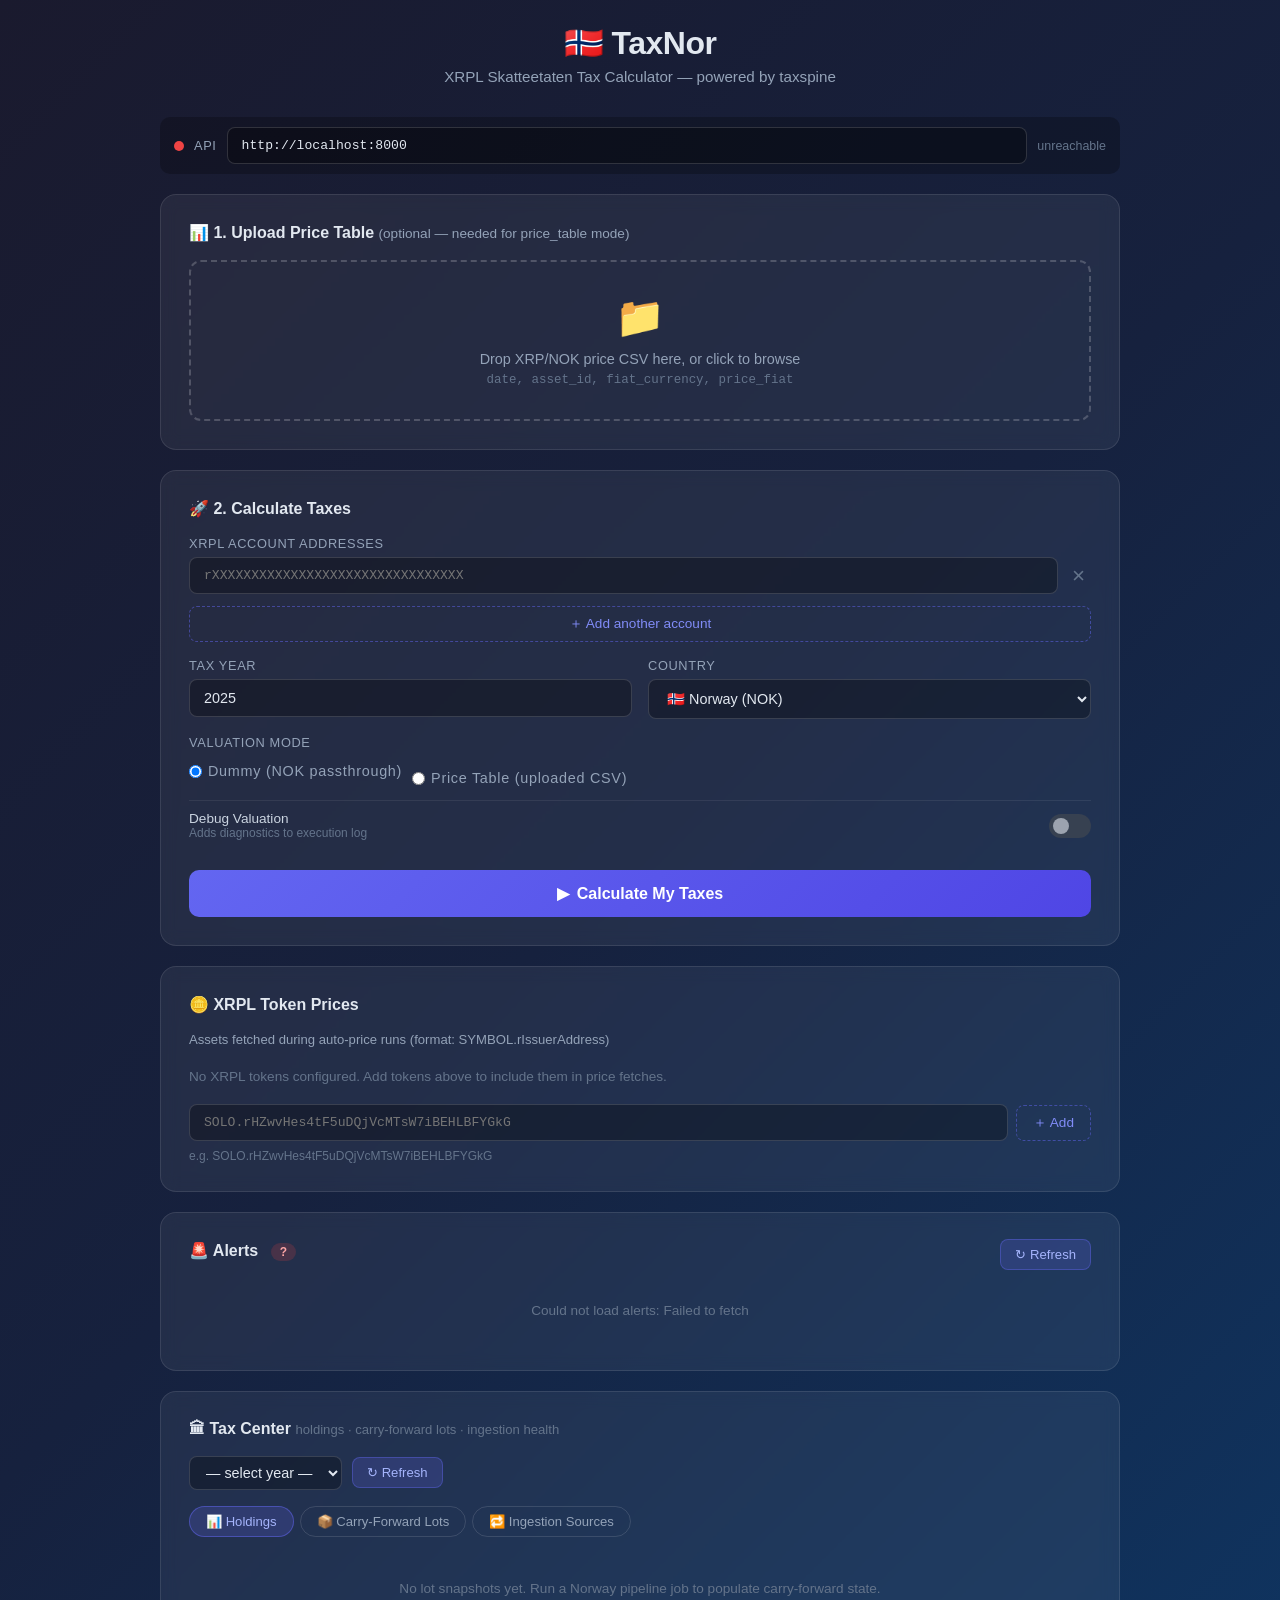
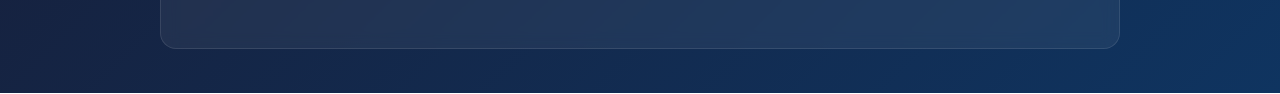
==== commit db26f351: "fix(tl12): mock sniff in CI-failing tests; port XRPL token card to ui/index.html TL-12 tests patched" ====
--- a/ui.html
+++ b/ui.html
@@ -95,6 +95,21 @@
       transition: all 0.15s; margin-top: 4px;
     }
     .add-wallet-btn:hover { border-color: #818cf8; background: rgba(99,102,241,0.1); }
+
+    /* ── XRPL token pills ── */
+    .xrpl-token-pill {
+      display: inline-flex; align-items: center; gap: 6px;
+      background: rgba(99,102,241,0.15); border: 1px solid rgba(99,102,241,0.35);
+      color: #a5b4fc; border-radius: 20px;
+      padding: 4px 10px; font-size: 0.78rem; font-family: 'Consolas','Monaco',monospace;
+      margin: 3px 4px 3px 0;
+    }
+    .xrpl-token-pill button {
+      background: none; border: none; color: #6366f1; cursor: pointer;
+      font-size: 0.9rem; padding: 0 2px; line-height: 1;
+      border-radius: 50%; transition: color 0.15s;
+    }
+    .xrpl-token-pill button:hover { color: #f87171; }
 
     /* ── Upload zone ── */
     .upload-zone {
@@ -421,6 +436,25 @@
       <span id="run-icon">▶</span>
       <span id="run-label">Calculate My Taxes</span>
     </button>
+  </div>
+
+  <!-- ── Card 2b: XRPL Token Prices ── -->
+  <div class="card">
+    <h3>🪙 XRPL Token Prices</h3>
+    <p style="font-size:0.82rem;color:#94a3b8;margin-bottom:14px;">Assets fetched during auto-price runs (format: SYMBOL.rIssuerAddress)</p>
+
+    <div id="xrplTokenList">
+      <p id="xrplTokenEmpty" style="color:#64748b;font-size:0.85rem;padding:8px 0;">No XRPL tokens configured. Add tokens above to include them in price fetches.</p>
+    </div>
+
+    <div class="wallet-row" style="margin-top:12px;">
+      <input id="xrplTokenInput" type="text" class="mono"
+             placeholder="SOLO.rHZwvHes4tF5uDQjVcMTsW7iBEHLBFYGkG"
+             spellcheck="false" autocomplete="off">
+      <button id="xrplTokenAddBtn" type="button" class="add-wallet-btn" style="width:auto;padding:8px 16px;margin-top:0;">＋ Add</button>
+    </div>
+    <p id="xrplTokenHint" style="font-size:0.75rem;color:#64748b;margin-top:6px;">e.g. SOLO.rHZwvHes4tF5uDQjVcMTsW7iBEHLBFYGkG</p>
+    <p id="xrplTokenError" style="display:none;font-size:0.82rem;color:#fca5a5;margin-top:6px;">Invalid format. Use SYMBOL.rIssuerAddress</p>
   </div>
 
   <!-- ── Card 3: Job status + results ── -->
@@ -1202,6 +1236,67 @@
   document.getElementById('tc-dedup-table').style.display = show ? 'none' : '';
 }
 
+// ── XRPL Token management ─────────────────────────────────────────────────────
+
+async function loadXrplTokens() {
+  try {
+    const ws = await apiFetch('GET', '/workspace');
+    renderXrplTokens(ws.xrpl_assets || []);
+  } catch (e) { /* silent — workspace may not be configured yet */ }
+}
+
+function renderXrplTokens(tokens) {
+  const list  = document.getElementById('xrplTokenList');
+  const empty = document.getElementById('xrplTokenEmpty');
+  // Remove existing pills (keep the empty-state element)
+  list.querySelectorAll('.xrpl-token-pill').forEach(el => el.remove());
+  if (tokens.length === 0) {
+    if (empty) empty.style.display = '';
+  } else {
+    if (empty) empty.style.display = 'none';
+    tokens.forEach(spec => {
+      const pill = document.createElement('span');
+      pill.className = 'xrpl-token-pill';
+      pill.innerHTML = `${escHtml(spec)} <button onclick="removeXrplToken('${escHtml(spec).replace(/'/g, "\\'")}')">✕</button>`;
+      list.appendChild(pill);
+    });
+  }
+}
+
+async function addXrplToken() {
+  const input  = document.getElementById('xrplTokenInput');
+  const errEl  = document.getElementById('xrplTokenError');
+  errEl.style.display = 'none';
+  const spec = (input.value || '').trim();
+  if (!spec) return;
+  try {
+    const res = await fetch(apiBase() + '/workspace/xrpl-assets', {
+      method: 'POST',
+      headers: { 'Content-Type': 'application/json' },
+      body: JSON.stringify({ spec }),
+    });
+    if (res.status === 422) {
+      errEl.style.display = '';
+      return;
+    }
+    if (res.ok) {
+      input.value = '';
+      errEl.style.display = 'none';
+      await loadXrplTokens();
+    }
+  } catch (e) {
+    errEl.textContent = `Error: ${e.message}`;
+    errEl.style.display = '';
+  }
+}
+
+async function removeXrplToken(spec) {
+  try {
+    const res = await fetch(apiBase() + `/workspace/xrpl-assets/${encodeURIComponent(spec)}`, { method: 'DELETE' });
+    if (res.ok) await loadXrplTokens();
+  } catch (e) { /* silent */ }
+}
+
 // ── Init ──────────────────────────────────────────────────────────────────────
 document.addEventListener('DOMContentLoaded', () => {
   addWallet();               // seed one empty wallet row
@@ -1210,6 +1305,11 @@
   loadAlerts();              // populate Alerts on page load
   setInterval(loadAlerts, 60_000);  // refresh alerts every 60 s
   loadTaxCenter();           // populate Tax Center on page load
+  loadXrplTokens();          // populate XRPL token list on page load
+  document.getElementById('xrplTokenAddBtn').addEventListener('click', addXrplToken);
+  document.getElementById('xrplTokenInput').addEventListener('keydown', e => {
+    if (e.key === 'Enter') addXrplToken();
+  });
 });
 </script>
 </body>
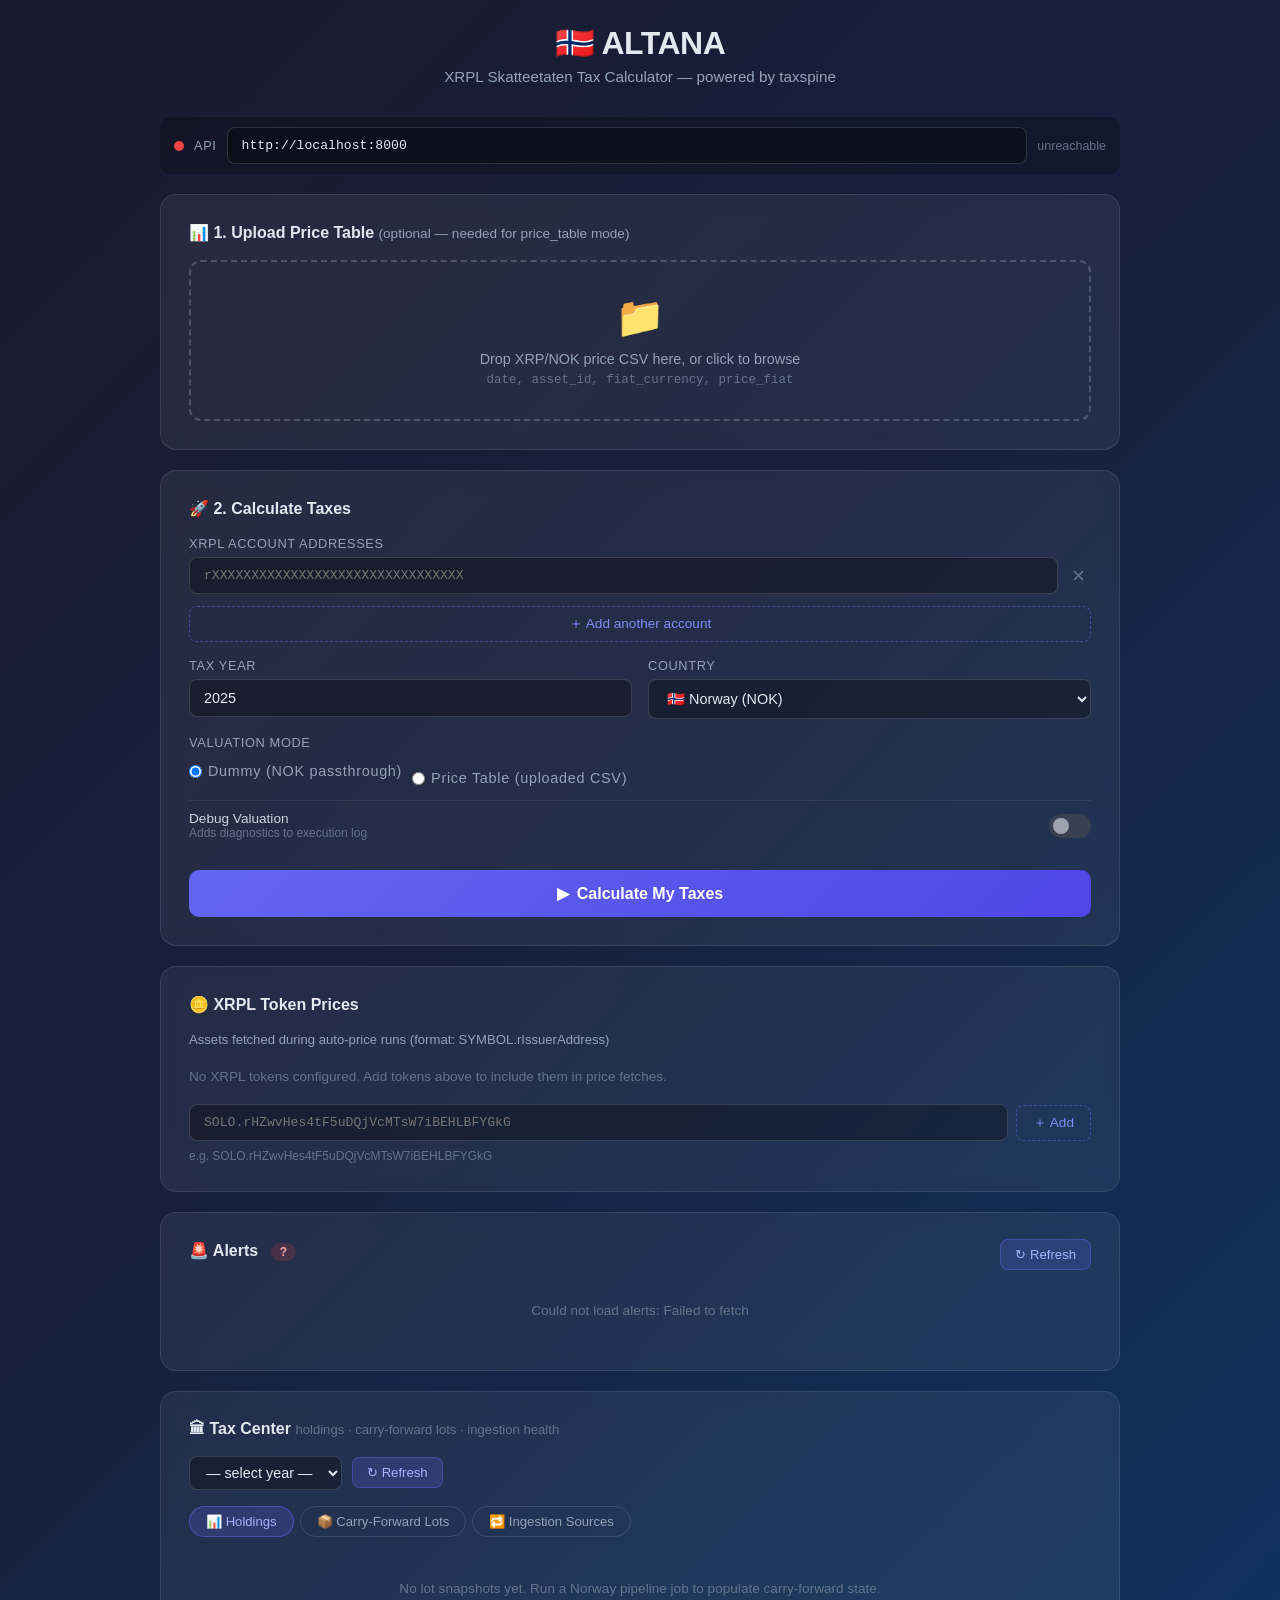
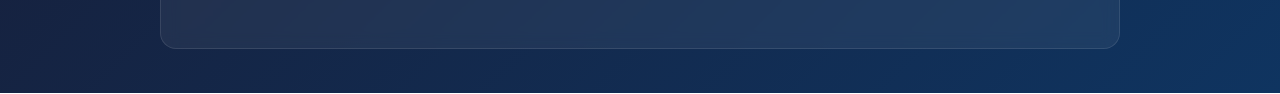
==== commit 67243ed4: "snapshot: taxspine-orchestrator reference archive (scrubbed) Single-commit reference snapshot of the" ====
--- a/ui.html
+++ b/ui.html
@@ -3,7 +3,7 @@
 <head>
   <meta charset="UTF-8">
   <meta name="viewport" content="width=device-width, initial-scale=1.0">
-  <title>🇳🇴 TaxNor — XRPL Skatteetaten Calculator</title>
+  <title>🇳🇴 ALTANA — XRPL Skatteetaten Calculator</title>
   <style>
     *, *::before, *::after { box-sizing: border-box; margin: 0; padding: 0; }
 
@@ -355,7 +355,7 @@
 
   <!-- Header -->
   <div class="header">
-    <h1>🇳🇴 TaxNor</h1>
+    <h1>🇳🇴 ALTANA</h1>
     <p>XRPL Skatteetaten Tax Calculator — powered by taxspine</p>
   </div>
 
